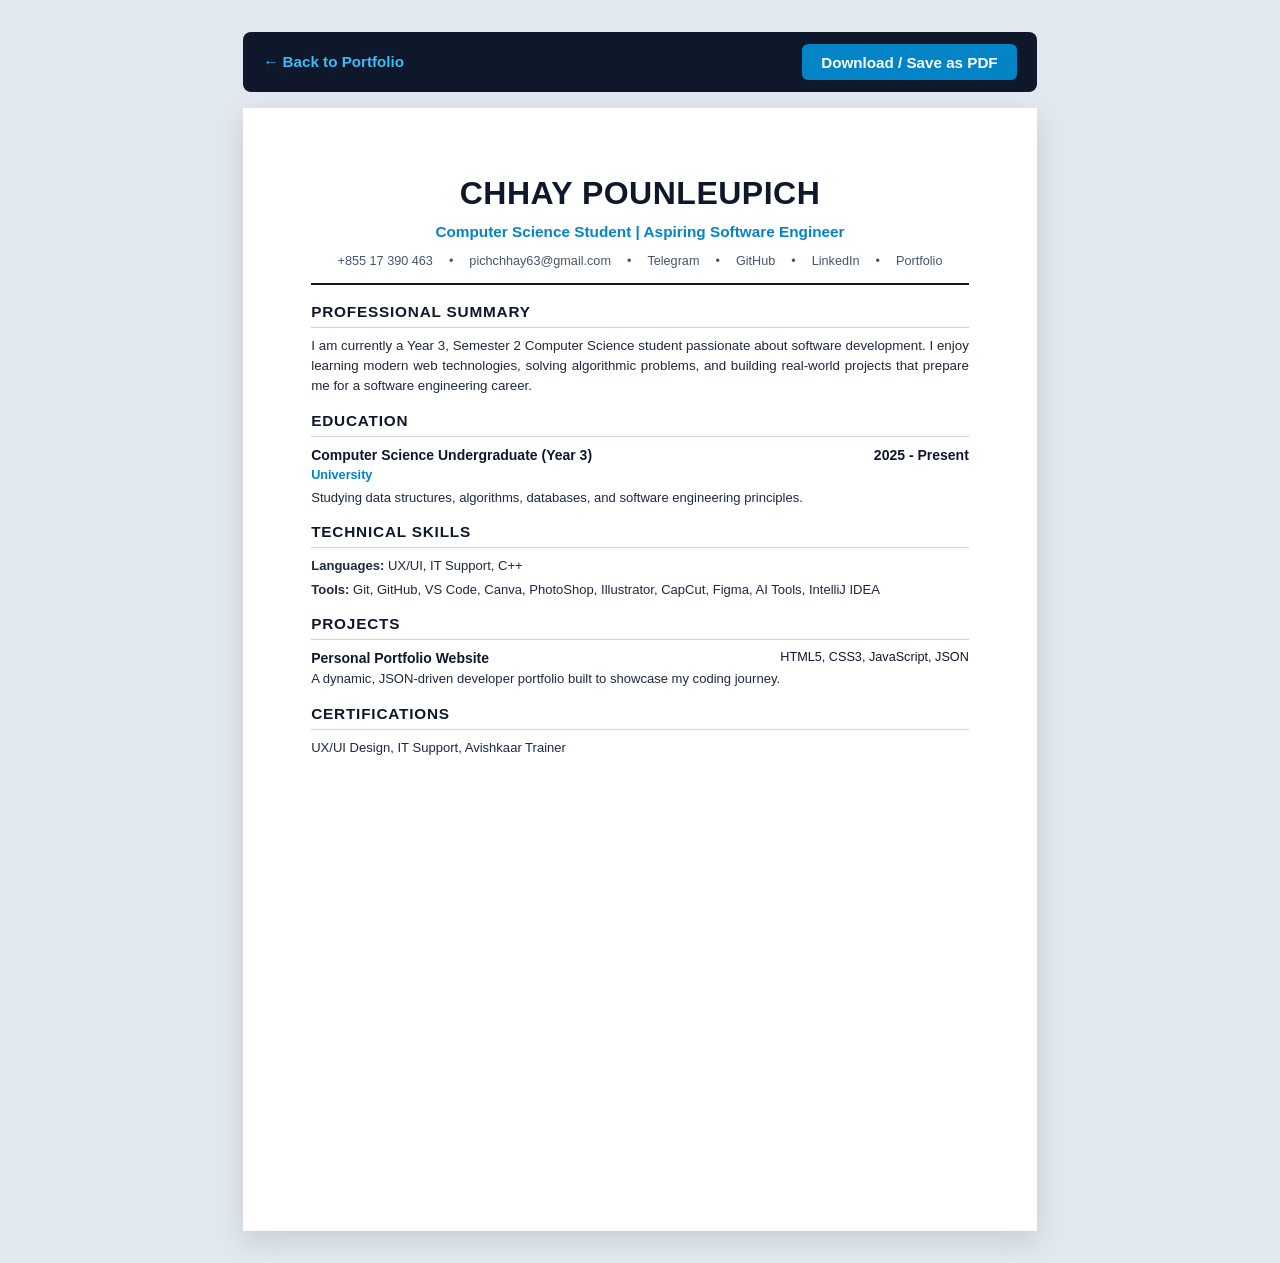
==== cv.html @ 410249c7 "feat: add dynamic CV page with PDF export and update portfolio layout" ====
<!DOCTYPE html>
<html lang="en">
<head>
  <meta charset="UTF-8" />
  <meta name="viewport" content="width=device-width, initial-scale=1.0" />
  <title>CV - CHHAY POUNLEUPICH</title>
  <style>
    :root {
      --primary: #0f172a;
      --accent: #0284c7;
      --text: #1e293b;
      --muted: #475569;
      --border: #cbd5e1;
    }

    * {
      box-sizing: border-box;
      margin: 0;
      padding: 0;
    }

    body {
      font-family: "Segoe UI", Roboto, Helvetica, Arial, sans-serif;
      background: #e2e8f0;
      color: var(--text);
      line-height: 1.5;
      padding: 2rem 1rem;
    }

    /* Action Bar for HR / Visitor */
    .action-bar {
      max-width: 210mm;
      margin: 0 auto 1rem auto;
      display: flex;
      justify-content: space-between;
      align-items: center;
      background: var(--primary);
      color: #fff;
      padding: 0.75rem 1.25rem;
      border-radius: 8px;
    }

    .action-bar a {
      color: #38bdf8;
      text-decoration: none;
      font-weight: 600;
      font-size: 0.95rem;
    }

    .btn-download {
      background: #0284c7;
      color: #fff;
      border: none;
      padding: 0.6rem 1.2rem;
      border-radius: 6px;
      font-weight: 600;
      cursor: pointer;
      font-size: 0.95rem;
      transition: background 0.2s;
    }

    .btn-download:hover {
      background: #0369a1;
    }

    /* A4 Paper Layout */
    .cv-page {
      background: #ffffff;
      width: 210mm;
      min-height: 297mm;
      margin: 0 auto;
      padding: 16mm 18mm;
      box-shadow: 0 10px 25px rgba(0, 0, 0, 0.12);
    }

    .cv-header {
      border-bottom: 2px solid var(--primary);
      padding-bottom: 12px;
      margin-bottom: 16px;
      text-align: center;
    }

    .cv-header h1 {
      font-size: 24pt;
      color: var(--primary);
      letter-spacing: 0.5px;
      margin-bottom: 4px;
    }

    .cv-header .role {
      font-size: 11.5pt;
      color: var(--accent);
      font-weight: 600;
      margin-bottom: 8px;
    }

    .contact-row {
      display: flex;
      flex-wrap: wrap;
      justify-content: center;
      gap: 10px 16px;
      font-size: 9.5pt;
      color: var(--muted);
    }

    .contact-row a {
      color: var(--muted);
      text-decoration: none;
    }

    .cv-section {
      margin-bottom: 14px;
    }

    .cv-section h2 {
      font-size: 11.5pt;
      text-transform: uppercase;
      letter-spacing: 0.8px;
      color: var(--primary);
      border-bottom: 1px solid var(--border);
      padding-bottom: 3px;
      margin-bottom: 8px;
    }

    .summary-text {
      font-size: 10pt;
      color: var(--text);
      text-align: justify;
    }

    .item {
      margin-bottom: 10px;
    }

    .item-header {
      display: flex;
      justify-content: space-between;
      font-weight: 700;
      font-size: 10.5pt;
      color: var(--primary);
    }

    .item-sub {
      font-size: 9.5pt;
      color: var(--accent);
      font-weight: 600;
      margin-bottom: 3px;
    }

    .item p, .item li {
      font-size: 9.8pt;
      color: var(--text);
    }

    .skills-list {
      font-size: 9.8pt;
    }

    .skills-list p {
      margin-bottom: 4px;
    }

    /* Print / PDF Conversion Rules */
    @media print {
      body {
        background: none;
        padding: 0;
      }
      .action-bar {
        display: none !important;
      }
      .cv-page {
        box-shadow: none;
        width: 100%;
        min-height: auto;
        padding: 0;
        margin: 0;
      }
      @page {
        size: A4;
        margin: 14mm 16mm;
      }
    }

    @media (max-width: 820px) {
      .cv-page, .action-bar {
        width: 100%;
      }
      .cv-page {
        padding: 1.5rem;
      }
    }
  </style>
</head>
<body>
  <div class="action-bar">
    <a href="index.html">&larr; Back to Portfolio</a>
    <button class="btn-download" onclick="window.print()">Download / Save as PDF</button>
  </div>

  <main class="cv-page">
    <header class="cv-header">
      <h1 id="cv-name">CHHAY POUNLEUPICH</h1>
      <div class="role" id="cv-role"></div>
      <div class="contact-row" id="cv-contact"></div>
    </header>

    <section class="cv-section">
      <h2>Professional Summary</h2>
      <p class="summary-text" id="cv-about"></p>
    </section>

    <section class="cv-section">
      <h2>Education</h2>
      <div id="cv-education"></div>
    </section>

    <section class="cv-section">
      <h2>Technical Skills</h2>
      <div class="skills-list" id="cv-skills"></div>
    </section>

    <section class="cv-section">
      <h2>Projects</h2>
      <div id="cv-projects"></div>
    </section>

    <section class="cv-section">
      <h2>Certifications</h2>
      <div id="cv-certificates"></div>
    </section>
  </main>

  <script>
    document.addEventListener("DOMContentLoaded", async () => {
      try {
        const res = await fetch("data/portfolio.json");
        const data = await res.json();
        const p = data.profile;

        document.title = `CV - ${p.name}`;
        document.getElementById("cv-name").textContent = p.name;
        document.getElementById("cv-role").textContent = p.role;
        document.getElementById("cv-about").textContent = p.about;

        // Contact Links
        const contacts = [];
        if (p.location) contacts.push(`<span>${p.location}</span>`);
        if (p.phone) contacts.push(`<a href="tel:${p.phone.replace(/\s+/g, '')}">${p.phone}</a>`);
        if (p.email) contacts.push(`<a href="mailto:${p.email}">${p.email}</a>`);
        if (p.telegram) contacts.push(`<a href="${p.telegram}" target="_blank">Telegram</a>`);
        if (p.github) contacts.push(`<a href="${p.github}" target="_blank">GitHub</a>`);
        if (p.linkedin) contacts.push(`<a href="${p.linkedin}" target="_blank">LinkedIn</a>`);
        contacts.push(`<a href="https://pich-chhay.github.io/my-portfolio/" target="_blank">Portfolio</a>`);
        document.getElementById("cv-contact").innerHTML = contacts.join(" &bull; ");

        // Education / Experience
        const eduContainer = document.getElementById("cv-education");
        eduContainer.innerHTML = (data.experience || []).map(item => `
          <div class="item">
            <div class="item-header">
              <span>${item.role}</span>
              <span>${item.period}</span>
            </div>
            <div class="item-sub">${item.organization}</div>
            <p>${item.description}</p>
          </div>
        `).join("");

        // Skills
        const skillsContainer = document.getElementById("cv-skills");
        skillsContainer.innerHTML = (data.skills || []).map(group => `
          <p><strong>${group.category}:</strong> ${group.items.join(", ")}</p>
        `).join("");

        // Projects
        const projContainer = document.getElementById("cv-projects");
        projContainer.innerHTML = (data.projects || []).map(proj => `
          <div class="item">
            <div class="item-header">
              <span>${proj.title}</span>
              <span style="font-weight: 500; font-size: 9.5pt;">${proj.techStack.join(", ")}</span>
            </div>
            <p>${proj.description}</p>
          </div>
        `).join("");

        // Certificates
        const certContainer = document.getElementById("cv-certificates");
        if (data.certificates && data.certificates.length > 0) {
          certContainer.innerHTML = data.certificates.map(cert => `
            <div class="item">
              <div class="item-header">
                <span>${cert.title}</span>
                <span>${cert.date}</span>
              </div>
              <div class="item-sub">${cert.issuer}</div>
            </div>
          `).join("");
        } else {
          certContainer.innerHTML = `<p style="font-size: 9.8pt;">UX/UI Design, IT Support, Avishkaar Trainer</p>`;
        }
      } catch (err) {
        console.error("Error loading CV data:", err);
      }
    });
  </script>
</body>
</html>
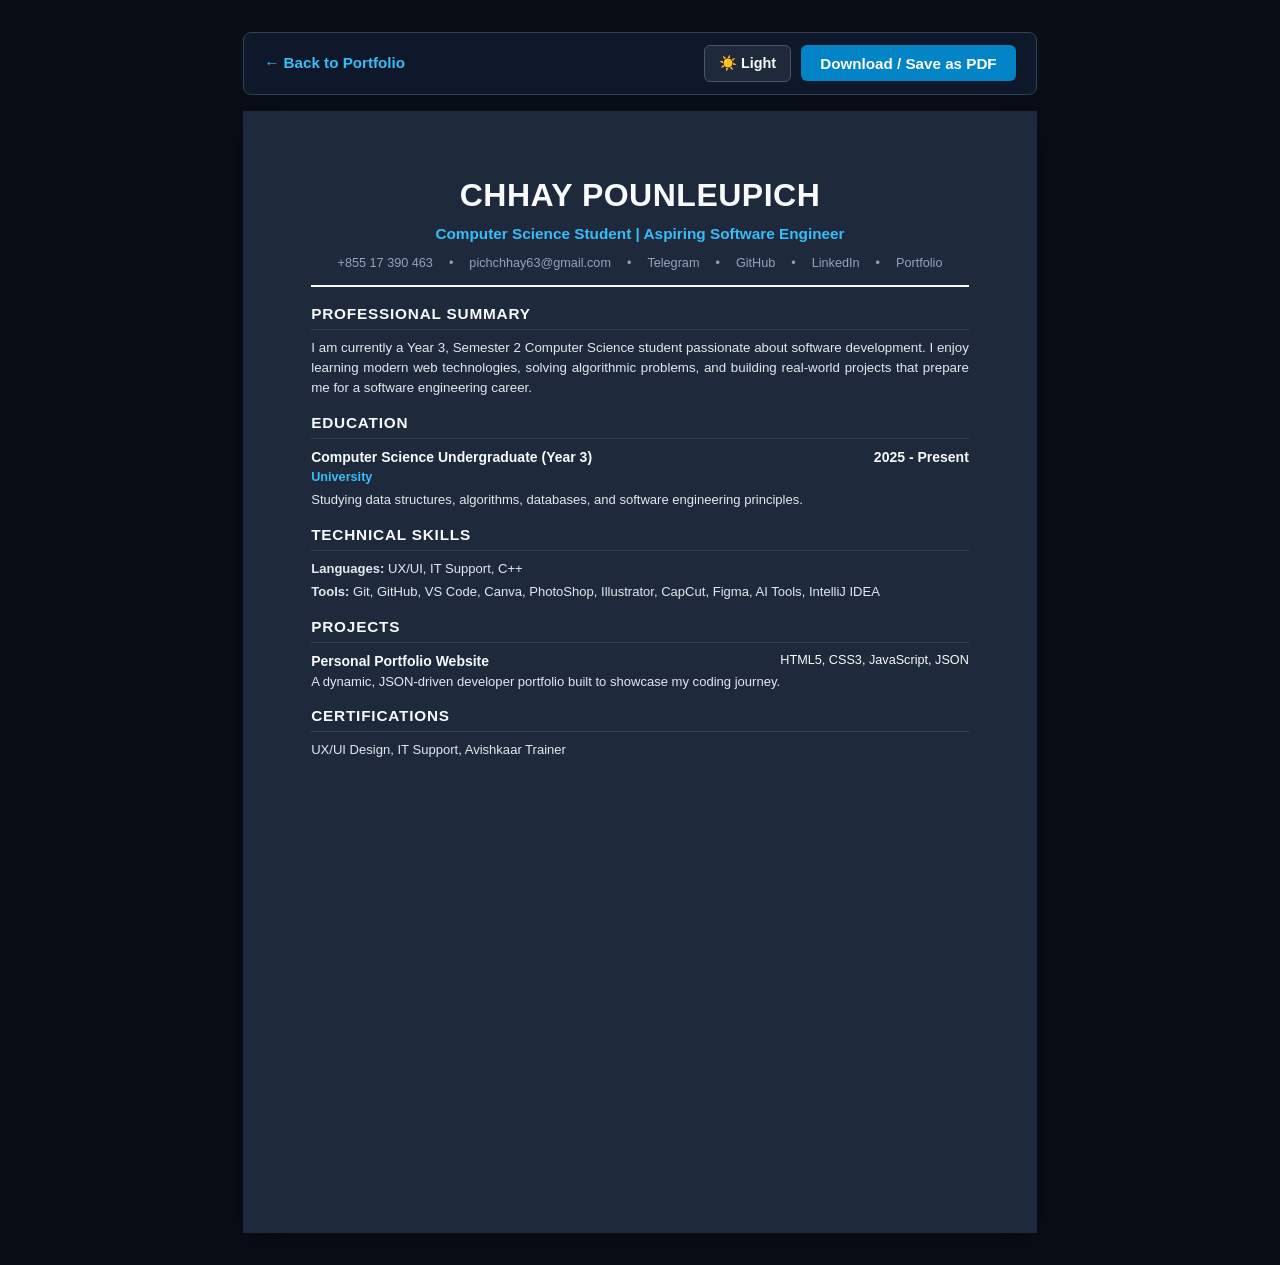
==== commit 18be4372: "feat: add synced dark/light mode toggle to CV page" ====
--- a/cv.html
+++ b/cv.html
@@ -5,7 +5,21 @@
   <meta name="viewport" content="width=device-width, initial-scale=1.0" />
   <title>CV - CHHAY POUNLEUPICH</title>
   <style>
+    /* Default = Dark Mode (Matches Portfolio Default) */
     :root {
+      --body-bg: #090d16;
+      --paper-bg: #1e293b;
+      --primary: #f8fafc;
+      --accent: #38bdf8;
+      --text: #e2e8f0;
+      --muted: #94a3b8;
+      --border: #334155;
+    }
+
+    /* Light Mode (Matches Portfolio [data-theme="light"]) */
+    [data-theme="light"] {
+      --body-bg: #e2e8f0;
+      --paper-bg: #ffffff;
       --primary: #0f172a;
       --accent: #0284c7;
       --text: #1e293b;
@@ -21,23 +35,27 @@
 
     body {
       font-family: "Segoe UI", Roboto, Helvetica, Arial, sans-serif;
-      background: #e2e8f0;
+      background: var(--body-bg);
       color: var(--text);
       line-height: 1.5;
       padding: 2rem 1rem;
-    }
-
-    /* Action Bar for HR / Visitor */
+      transition: background 0.25s ease, color 0.25s ease;
+    }
+
+    /* Action Bar */
     .action-bar {
       max-width: 210mm;
       margin: 0 auto 1rem auto;
       display: flex;
       justify-content: space-between;
       align-items: center;
-      background: var(--primary);
+      flex-wrap: wrap;
+      gap: 0.75rem;
+      background: #0f172a;
       color: #fff;
       padding: 0.75rem 1.25rem;
       border-radius: 8px;
+      border: 1px solid #334155;
     }
 
     .action-bar a {
@@ -45,6 +63,28 @@
       text-decoration: none;
       font-weight: 600;
       font-size: 0.95rem;
+    }
+
+    .action-buttons {
+      display: flex;
+      gap: 0.6rem;
+      align-items: center;
+    }
+
+    .btn-theme {
+      background: #1e293b;
+      color: #f8fafc;
+      border: 1px solid #475569;
+      padding: 0.55rem 0.9rem;
+      border-radius: 6px;
+      font-weight: 600;
+      cursor: pointer;
+      font-size: 0.9rem;
+      transition: border-color 0.2s;
+    }
+
+    .btn-theme:hover {
+      border-color: #38bdf8;
     }
 
     .btn-download {
@@ -65,12 +105,13 @@
 
     /* A4 Paper Layout */
     .cv-page {
-      background: #ffffff;
+      background: var(--paper-bg);
       width: 210mm;
       min-height: 297mm;
       margin: 0 auto;
       padding: 16mm 18mm;
-      box-shadow: 0 10px 25px rgba(0, 0, 0, 0.12);
+      box-shadow: 0 10px 25px rgba(0, 0, 0, 0.25);
+      transition: background 0.25s ease;
     }
 
     .cv-header {
@@ -160,10 +201,19 @@
       margin-bottom: 4px;
     }
 
-    /* Print / PDF Conversion Rules */
+    /* Always White Paper when Printing / Saving as PDF */
     @media print {
+      :root, [data-theme="light"] {
+        --body-bg: #ffffff !important;
+        --paper-bg: #ffffff !important;
+        --primary: #0f172a !important;
+        --accent: #0284c7 !important;
+        --text: #1e293b !important;
+        --muted: #475569 !important;
+        --border: #cbd5e1 !important;
+      }
       body {
-        background: none;
+        background: #ffffff !important;
         padding: 0;
       }
       .action-bar {
@@ -195,7 +245,10 @@
 <body>
   <div class="action-bar">
     <a href="index.html">&larr; Back to Portfolio</a>
-    <button class="btn-download" onclick="window.print()">Download / Save as PDF</button>
+    <div class="action-buttons">
+      <button class="btn-theme" id="cv-theme-toggle" onclick="toggleTheme()">☀️ Light</button>
+      <button class="btn-download" onclick="window.print()">Download / Save as PDF</button>
+    </div>
   </div>
 
   <main class="cv-page">
@@ -232,6 +285,31 @@
   </main>
 
   <script>
+    function toggleTheme() {
+      const htmlEl = document.documentElement;
+      const btn = document.getElementById("cv-theme-toggle");
+      const isLight = htmlEl.getAttribute("data-theme") === "light";
+
+      if (isLight) {
+        htmlEl.removeAttribute("data-theme");
+        btn.textContent = "☀️ Light";
+        localStorage.setItem("site-theme", "dark");
+      } else {
+        htmlEl.setAttribute("data-theme", "light");
+        btn.textContent = "🌙 Dark";
+        localStorage.setItem("site-theme", "light");
+      }
+    }
+
+    (function initTheme() {
+      const savedTheme = localStorage.getItem("site-theme");
+      const btn = document.getElementById("cv-theme-toggle");
+      if (savedTheme === "light") {
+        document.documentElement.setAttribute("data-theme", "light");
+        if (btn) btn.textContent = "🌙 Dark";
+      }
+    })();
+
     document.addEventListener("DOMContentLoaded", async () => {
       try {
         const res = await fetch("data/portfolio.json");
@@ -243,7 +321,6 @@
         document.getElementById("cv-role").textContent = p.role;
         document.getElementById("cv-about").textContent = p.about;
 
-        // Contact Links
         const contacts = [];
         if (p.location) contacts.push(`<span>${p.location}</span>`);
         if (p.phone) contacts.push(`<a href="tel:${p.phone.replace(/\s+/g, '')}">${p.phone}</a>`);
@@ -254,7 +331,6 @@
         contacts.push(`<a href="https://pich-chhay.github.io/my-portfolio/" target="_blank">Portfolio</a>`);
         document.getElementById("cv-contact").innerHTML = contacts.join(" &bull; ");
 
-        // Education / Experience
         const eduContainer = document.getElementById("cv-education");
         eduContainer.innerHTML = (data.experience || []).map(item => `
           <div class="item">
@@ -267,13 +343,11 @@
           </div>
         `).join("");
 
-        // Skills
         const skillsContainer = document.getElementById("cv-skills");
         skillsContainer.innerHTML = (data.skills || []).map(group => `
           <p><strong>${group.category}:</strong> ${group.items.join(", ")}</p>
         `).join("");
 
-        // Projects
         const projContainer = document.getElementById("cv-projects");
         projContainer.innerHTML = (data.projects || []).map(proj => `
           <div class="item">
@@ -285,7 +359,6 @@
           </div>
         `).join("");
 
-        // Certificates
         const certContainer = document.getElementById("cv-certificates");
         if (data.certificates && data.certificates.length > 0) {
           certContainer.innerHTML = data.certificates.map(cert => `
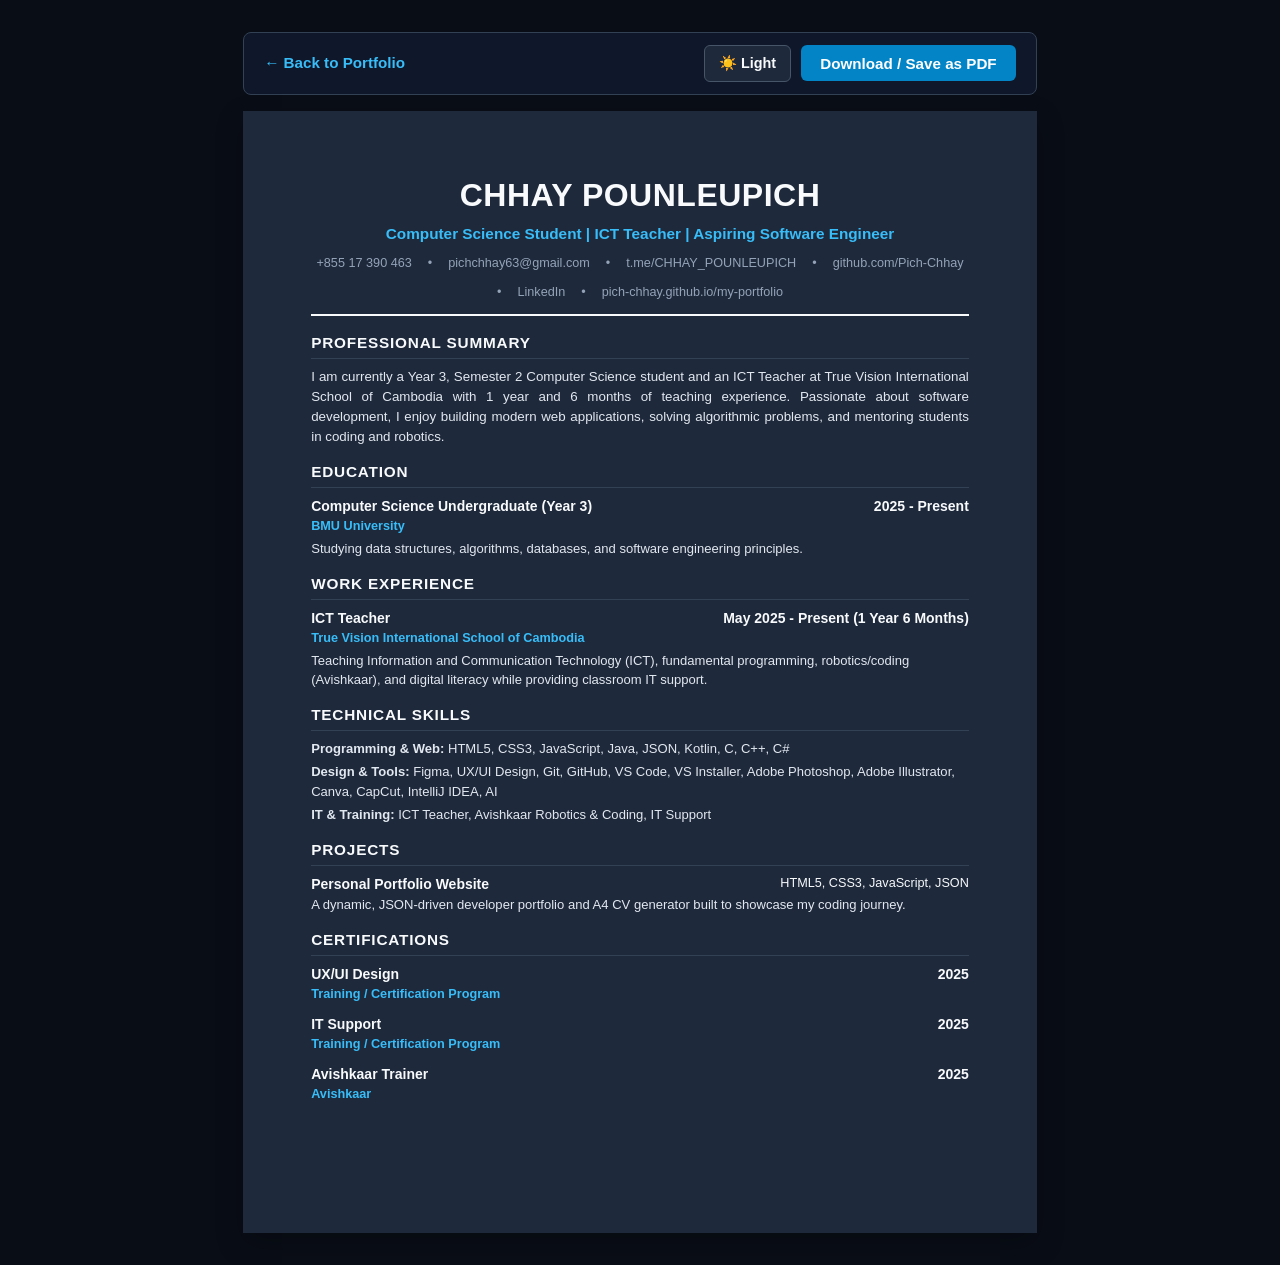
==== commit 3d30779a: "feat: finalize CV work experience, education split, and CSS reset" ====
--- a/cv.html
+++ b/cv.html
@@ -269,6 +269,11 @@
     </section>
 
     <section class="cv-section">
+      <h2>Work Experience</h2>
+      <div id="cv-work"></div>
+    </section>
+
+    <section class="cv-section">
       <h2>Technical Skills</h2>
       <div class="skills-list" id="cv-skills"></div>
     </section>
@@ -325,23 +330,30 @@
         if (p.location) contacts.push(`<span>${p.location}</span>`);
         if (p.phone) contacts.push(`<a href="tel:${p.phone.replace(/\s+/g, '')}">${p.phone}</a>`);
         if (p.email) contacts.push(`<a href="mailto:${p.email}">${p.email}</a>`);
-        if (p.telegram) contacts.push(`<a href="${p.telegram}" target="_blank">Telegram</a>`);
-        if (p.github) contacts.push(`<a href="${p.github}" target="_blank">GitHub</a>`);
+        if (p.telegram) contacts.push(`<a href="${p.telegram}" target="_blank">t.me/CHHAY_POUNLEUPICH</a>`);
+        if (p.github) contacts.push(`<a href="${p.github}" target="_blank">github.com/Pich-Chhay</a>`);
         if (p.linkedin) contacts.push(`<a href="${p.linkedin}" target="_blank">LinkedIn</a>`);
-        contacts.push(`<a href="https://pich-chhay.github.io/my-portfolio/" target="_blank">Portfolio</a>`);
+        contacts.push(`<a href="https://pich-chhay.github.io/my-portfolio/" target="_blank">pich-chhay.github.io/my-portfolio</a>`);
         document.getElementById("cv-contact").innerHTML = contacts.join(" &bull; ");
 
-        const eduContainer = document.getElementById("cv-education");
-        eduContainer.innerHTML = (data.experience || []).map(item => `
+        const renderExpItem = (item) => `
           <div class="item">
             <div class="item-header">
               <span>${item.role}</span>
               <span>${item.period}</span>
             </div>
-            <div class="item-sub">${item.organization}</div>
+            <div class="item-sub">
+              ${item.organizationUrl ? `<a href="${item.organizationUrl}" target="_blank" style="color: inherit; text-decoration: none;">${item.organization}</a>` : item.organization}
+            </div>
             <p>${item.description}</p>
           </div>
-        `).join("");
+        `;
+
+        const workItems = (data.experience || []).filter(i => i.type === "work");
+        const eduItems = (data.experience || []).filter(i => i.type !== "work");
+
+        document.getElementById("cv-work").innerHTML = workItems.map(renderExpItem).join("");
+        document.getElementById("cv-education").innerHTML = eduItems.map(renderExpItem).join("");
 
         const skillsContainer = document.getElementById("cv-skills");
         skillsContainer.innerHTML = (data.skills || []).map(group => `
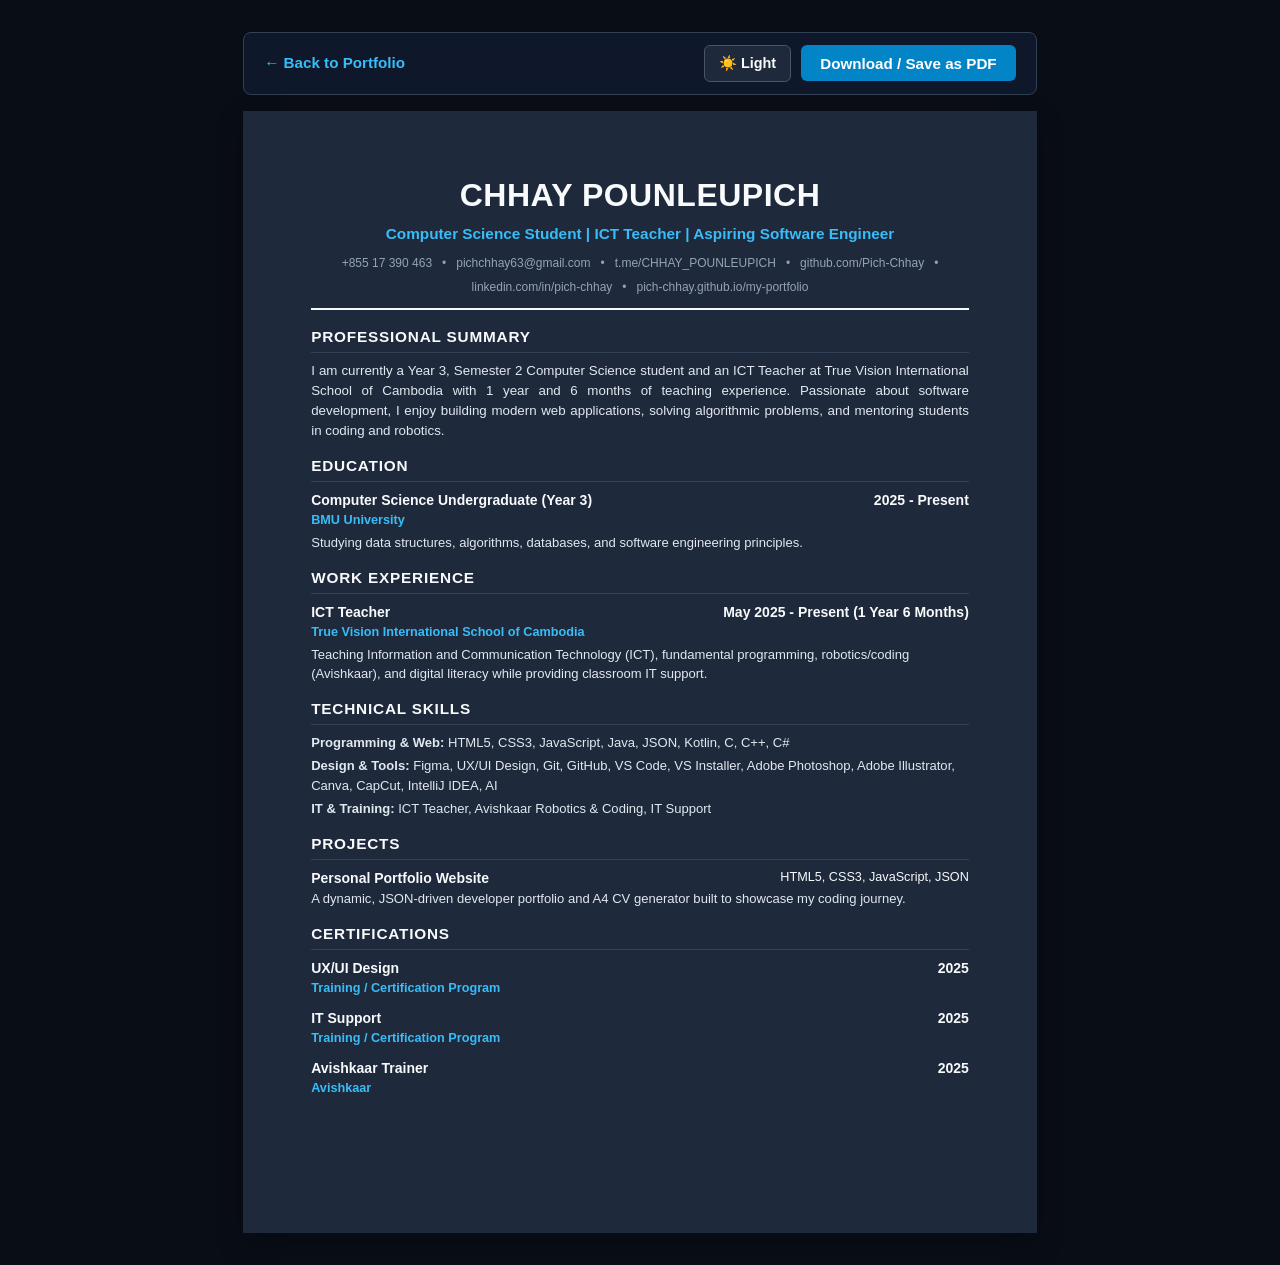
==== commit b69ab4bd: "feat: finalize CV layout with clean LinkedIn URL and separated sections" ====
--- a/cv.html
+++ b/cv.html
@@ -139,8 +139,8 @@
       display: flex;
       flex-wrap: wrap;
       justify-content: center;
-      gap: 10px 16px;
-      font-size: 9.5pt;
+      gap: 6px 10px;
+      font-size: 9pt;
       color: var(--muted);
     }
 
@@ -332,7 +332,7 @@
         if (p.email) contacts.push(`<a href="mailto:${p.email}">${p.email}</a>`);
         if (p.telegram) contacts.push(`<a href="${p.telegram}" target="_blank">t.me/CHHAY_POUNLEUPICH</a>`);
         if (p.github) contacts.push(`<a href="${p.github}" target="_blank">github.com/Pich-Chhay</a>`);
-        if (p.linkedin) contacts.push(`<a href="${p.linkedin}" target="_blank">LinkedIn</a>`);
+        if (p.linkedin) contacts.push(`<a href="${p.linkedin}" target="_blank">linkedin.com/in/pich-chhay</a>`);
         contacts.push(`<a href="https://pich-chhay.github.io/my-portfolio/" target="_blank">pich-chhay.github.io/my-portfolio</a>`);
         document.getElementById("cv-contact").innerHTML = contacts.join(" &bull; ");
 
